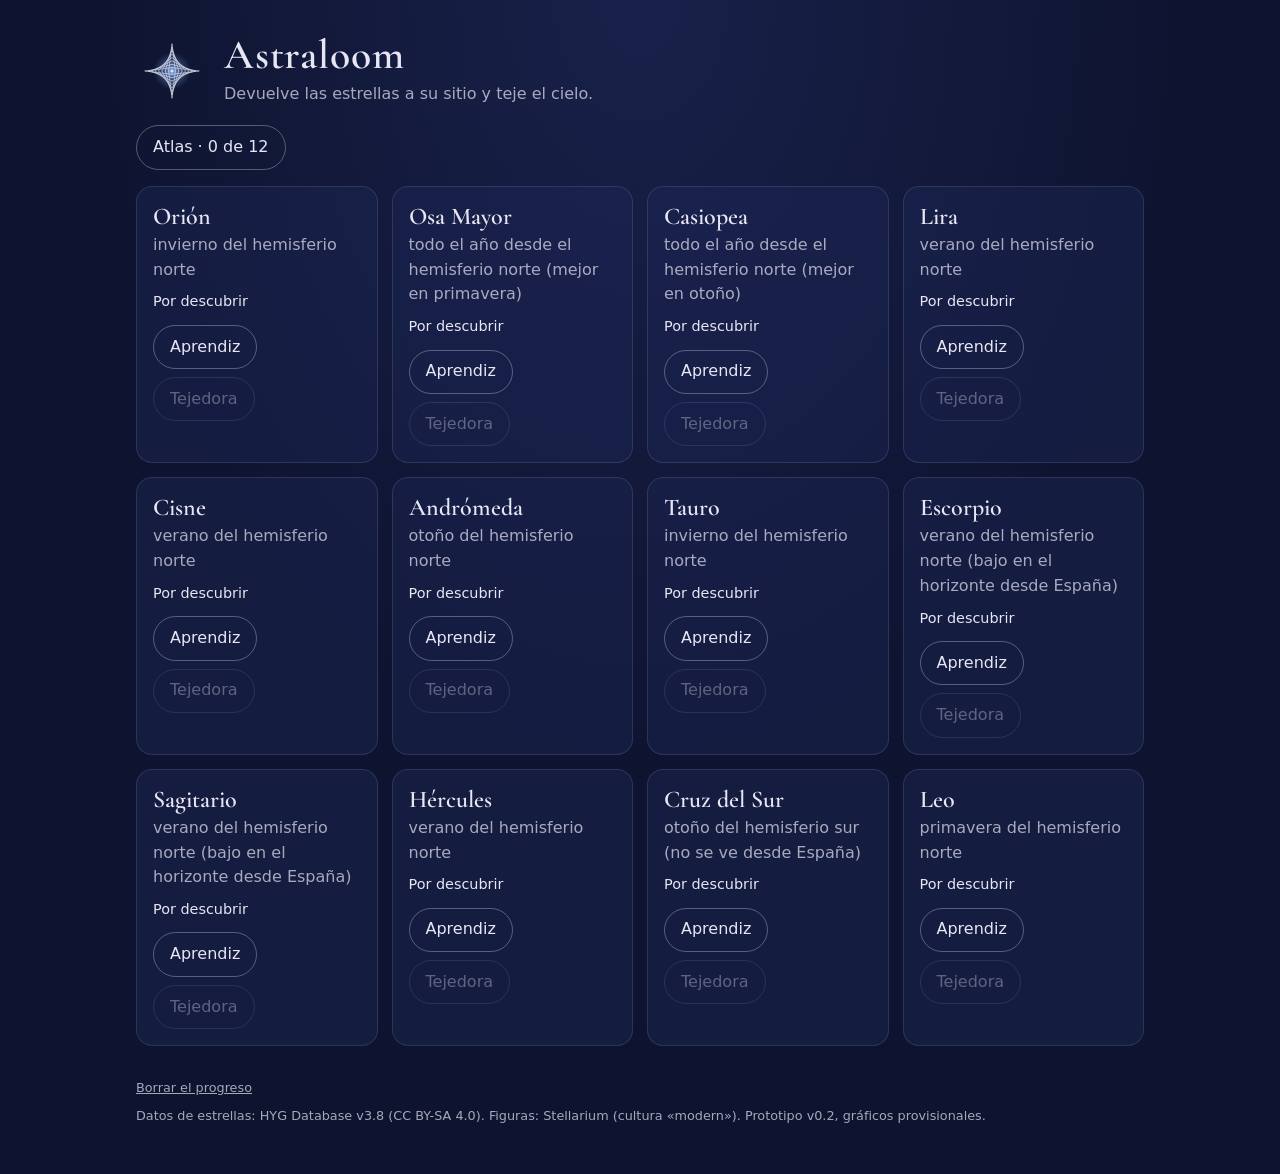
==== index.html @ be31df3d "Prototipo v0.2: niveles desde datos y guardado del progreso Las 12 constelaciones del juego base se " ====
<!doctype html>
<html lang="es">
<head>
  <meta charset="utf-8">
  <meta name="viewport" content="width=device-width, initial-scale=1">
  <title>Astraloom</title>
  <meta name="description" content="Juego relajante de constelaciones: teje estrellas reales y despierta nebulosas. Sin tiempo ni derrota.">
  <link rel="icon" href="assets/favicon.svg" type="image/svg+xml">
  <link rel="preconnect" href="https://fonts.googleapis.com">
  <link rel="preconnect" href="https://fonts.gstatic.com" crossorigin>
  <link href="https://fonts.googleapis.com/css2?family=Cormorant+Garamond:wght@500;600&display=swap" rel="stylesheet">
  <link rel="stylesheet" href="estilos.css">
</head>
<body>
  <main id="app"><p class="cargando">Preparando el cielo…</p></main>
  <script type="module" src="src/main.js"></script>
</body>
</html>
---- estilos.css ----
/* Astraloom · estilos del prototipo v0.2 (provisionales hasta la fase 4).
   Colores tomados de las variables de Figma (Tema/Oscuro). */
:root {
  --noche: #0e1430;
  --indigo: #1e2a5a;
  --plata: #dce3f0;
  --bruma: #e8e6f4;
  --bruma-suave: #e8e6f4b3;
  --azul: #7fa8f0;
  --titulo: 'Cormorant Garamond', Georgia, serif;
  --texto: system-ui, -apple-system, 'Segoe UI', sans-serif;
  color-scheme: dark; /* el juego es siempre nocturno */
}

* { box-sizing: border-box; }
html, body { margin: 0; }
body {
  background: radial-gradient(ellipse at top, #18214a 0%, var(--noche) 60%) fixed, var(--noche);
  color: var(--bruma);
  font: 16px/1.55 var(--texto);
  min-height: 100vh;
}
#app { max-width: 1040px; margin: 0 auto; padding-block: 16px 40px; padding-left: max(16px, env(safe-area-inset-left, 0px)); padding-right: max(16px, env(safe-area-inset-right, 0px)); }
h1, h2, h3 { font-family: var(--titulo); font-weight: 600; line-height: 1.15; margin: 0; }
h1 { font-size: 1.9rem; }
h2 { font-size: 1.5rem; }
h3 { font-size: 1.15rem; margin-top: 1rem; }
p { margin: .5rem 0; }
a { color: var(--azul); }
.sub { color: var(--bruma-suave); margin: .15rem 0; }
.eyebrow { text-transform: uppercase; letter-spacing: .12em; font-size: .75rem; color: var(--azul); margin: 0 0 .25rem; }
.cargando, .error { text-align: center; margin-top: 30vh; color: var(--bruma-suave); }

/* Botones */
.boton {
  display: inline-block; padding: .55rem 1rem; border-radius: 999px;
  border: 1px solid #dce3f055; background: transparent; color: var(--bruma);
  font: inherit; text-decoration: none; cursor: pointer; transition: background .2s, border-color .2s;
}
.boton:hover { background: #dce3f014; border-color: var(--plata); }
.boton.principal { background: var(--azul); border-color: var(--azul); color: var(--noche); font-weight: 600; }
.boton.principal:hover { background: #9dbcf5; }
.boton.hecho { border-color: #7fa8f088; color: var(--azul); }
.boton.bloqueado { opacity: .35; cursor: not-allowed; }
.boton:disabled { opacity: .5; cursor: default; }
.enlace { background: none; border: 0; color: var(--bruma-suave); font: inherit; text-decoration: underline; cursor: pointer; padding: 0; }
.acciones { display: flex; flex-wrap: wrap; gap: .6rem; margin: 1rem 0; }

/* Inicio */
.portada { display: flex; align-items: center; gap: 1rem; margin: 1rem 0 .5rem; }
.marca { font-size: 2.6rem; letter-spacing: .02em; }
.rejilla { list-style: none; padding: 0; margin: 0; display: grid; gap: 14px; grid-template-columns: repeat(auto-fill, minmax(220px, 1fr)); }
.tarjeta-const { background: #1e2a5a66; border: 1px solid #dce3f01f; border-radius: 16px; padding: 16px; }
.tarjeta-const.despierta { border-color: #7fa8f066; }
.tarjeta-const .estado { font-size: .9rem; min-height: 1.4em; }
.niveles { display: flex; gap: .5rem; margin-top: .75rem; flex-wrap: wrap; }
.pie { margin-top: 2rem; font-size: .8rem; color: var(--bruma-suave); }
.confirmar { display: flex; flex-wrap: wrap; align-items: center; gap: .6rem; margin-bottom: .75rem; font-size: .95rem; color: var(--bruma); }
.boton:focus-visible, .enlace:focus-visible, .volver:focus-visible, .tarjeta-objeto:focus-visible { outline: 2px solid var(--azul); outline-offset: 2px; }

/* Pantalla de juego: cielo grande arriba y tarjeta debajo (los textos nunca pisan el cielo) */
.barra { display: flex; align-items: center; gap: 1rem; margin-bottom: .75rem; }
.volver { text-decoration: none; white-space: nowrap; }
.escena { display: flex; flex-direction: column; align-items: center; gap: 14px; }
.cielo {
  width: min(100%, 64vh); aspect-ratio: 1; border-radius: 18px;
  background: radial-gradient(circle at 50% 40%, #16204a, #0b1027 75%);
  border: 1px solid #dce3f01a; overflow: hidden;
}
.cielo-svg, .mini { width: 100%; height: 100%; display: block; touch-action: none; user-select: none; }
.tarjeta { width: min(100%, 680px); background: #1e2a5a66; border: 1px solid #dce3f01f; border-radius: 16px; padding: 16px 20px; min-height: 64px; }

/* Estrellas, huecos e hilos */
.estrella { transition: opacity .3s; }
.suelta { cursor: grab; }
.suelta.cogida { cursor: grabbing; }
.hueco { fill: none; stroke: var(--plata); stroke-opacity: .35; stroke-width: 1.5; stroke-dasharray: 3 4; transition: stroke-opacity .2s, stroke-width .2s; }
.hueco.atrae { stroke-opacity: .9; stroke-width: 2.5; stroke: var(--azul); }
.hueco.lleno { stroke-opacity: 0; }
.hilo { stroke: var(--plata); stroke-linecap: round; }
.hilo.guia { stroke-opacity: .14; stroke-width: 1.5; stroke-dasharray: 5 7; }
.hilo.tejido { stroke-opacity: .85; stroke-width: 2.2; filter: url(#brillo); }
.hilo.temporal { stroke: var(--azul); stroke-opacity: .7; stroke-width: 2; }
.hilo.deshecho { stroke: var(--bruma); stroke-width: 1.5; }
.hilo.insinuado { stroke: var(--azul); stroke-opacity: .55; stroke-width: 2; stroke-dasharray: 4 6; }
.figura-oculta { opacity: 0; transition: opacity .6s; pointer-events: none; }
.figura-oculta.visible { opacity: 1; }
.figura-oculta .hilo.guia { stroke-opacity: .45; }
.elegida circle:nth-child(2) { stroke: var(--azul); stroke-width: 3; }
.completa .hilo.tejido { stroke-opacity: 1; stroke: #ffffff; }
.completa .hilo.guia { stroke-opacity: 0; }

.encaja { animation: encaje .6s ease-out; transform-box: fill-box; }
@keyframes encaje { 0% { filter: brightness(2.2); } 100% { filter: none; } }
.late { animation: late 1.6s ease-in-out infinite; transform-box: fill-box; transform-origin: center; }
.estrella.late > circle { animation: late-brillo 1.6s ease-in-out infinite; transform-box: fill-box; transform-origin: center; }
@keyframes late { 0%, 100% { opacity: 1; } 50% { opacity: .45; } }
@keyframes late-brillo { 0%, 100% { transform: scale(1); } 50% { transform: scale(1.7); } }

/* Ficha y atlas */
.ficha .cat { font-family: var(--texto); font-size: .85rem; color: var(--bruma-suave); font-weight: 400; }
.datos { display: flex; gap: 2rem; margin: .75rem 0; }
.datos dt { font-size: .75rem; color: var(--bruma-suave); text-transform: uppercase; letter-spacing: .08em; }
.datos dd { margin: 0; }
.colores { list-style: none; padding: 0; margin: .5rem 0 0; display: grid; gap: .4rem; font-size: .92rem; }
.colores li { display: flex; gap: .6rem; align-items: center; }
.muestra { width: 18px; height: 18px; border-radius: 50%; flex: none; border: 1px solid #ffffff33; }
.tarjeta-objeto { display: block; text-decoration: none; color: inherit; background: #1e2a5a66; border: 1px solid #dce3f01f; border-radius: 16px; padding: 14px; text-align: center; }
a.tarjeta-objeto:hover { border-color: #7fa8f088; }
.tarjeta-objeto h2 { font-size: 1.2rem; margin-top: .4rem; }
.tarjeta-objeto.dormido { opacity: .5; }
.hueco-mini { aspect-ratio: 1; border-radius: 12px; background: #0b1027; display: grid; place-items: center; overflow: hidden; }
.hueco-mini.vacio { font-family: var(--titulo); font-size: 2rem; color: #dce3f044; }

@media (prefers-reduced-motion: reduce) {
  .late, .estrella.late > circle, .encaja { animation: none; }
}
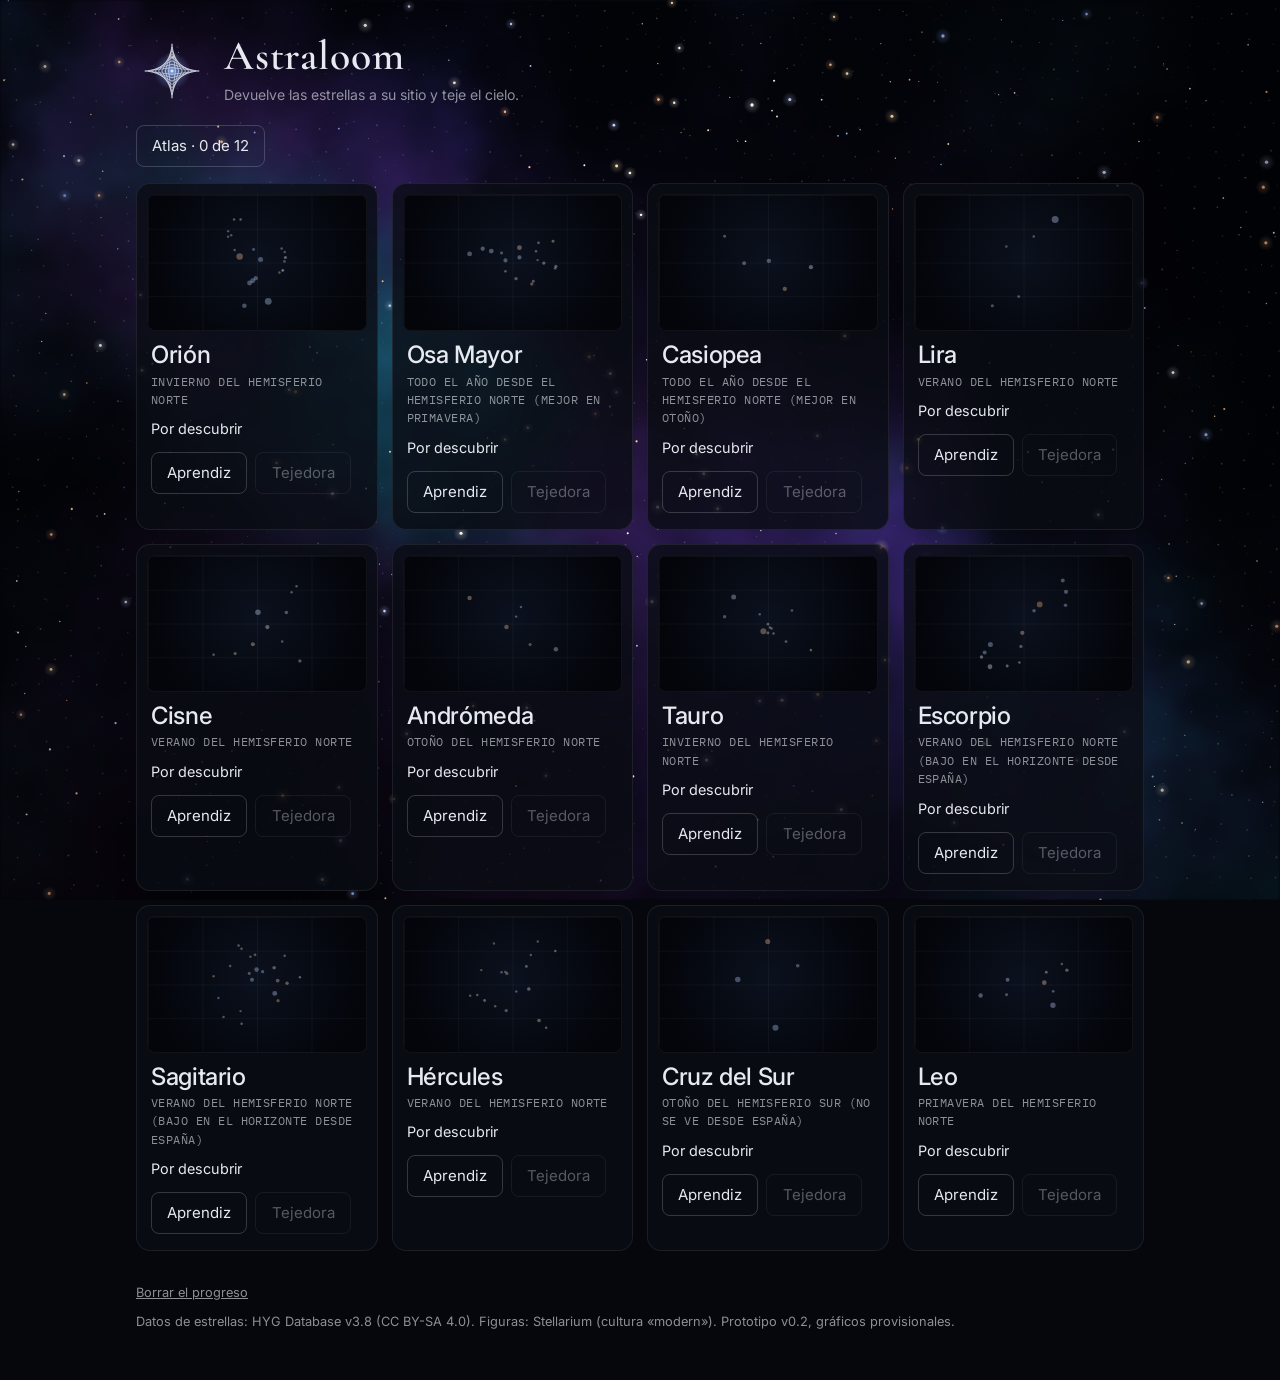
==== commit e0776c69: "Estilo de observatorio y fondo de espacio profundo - Paleta casi negra, paneles sobrios y bordes fin" ====
--- a/index.html
+++ b/index.html
@@ -8,7 +8,7 @@
   <link rel="icon" href="assets/favicon.svg" type="image/svg+xml">
   <link rel="preconnect" href="https://fonts.googleapis.com">
   <link rel="preconnect" href="https://fonts.gstatic.com" crossorigin>
-  <link href="https://fonts.googleapis.com/css2?family=Cormorant+Garamond:wght@500;600&display=swap" rel="stylesheet">
+  <link href="https://fonts.googleapis.com/css2?family=Cormorant+Garamond:wght@600&family=IBM+Plex+Mono:wght@400;500&family=Inter:wght@400;500;600&display=swap" rel="stylesheet">
   <link rel="stylesheet" href="estilos.css">
 </head>
 <body>
--- a/estilos.css
+++ b/estilos.css
@@ -1,45 +1,49 @@
 /* Astraloom · estilos del prototipo v0.2 (provisionales hasta la fase 4).
-   Colores tomados de las variables de Figma (Tema/Oscuro). */
+   Estilo de observatorio: fondo casi negro, paneles sobrios, letra sin serifa
+   para los títulos y monoespaciada para los datos. Cormorant solo en la marca. */
 :root {
-  --noche: #0e1430;
-  --indigo: #1e2a5a;
+  --noche: #05070c;
+  --panel: #0a0d15cc;
+  --linea: #ffffff14;
   --plata: #dce3f0;
-  --bruma: #e8e6f4;
-  --bruma-suave: #e8e6f4b3;
+  --bruma: #e6e9ef;
+  --bruma-suave: #e6e9ef99;
   --azul: #7fa8f0;
-  --titulo: 'Cormorant Garamond', Georgia, serif;
-  --texto: system-ui, -apple-system, 'Segoe UI', sans-serif;
+  --marca: 'Cormorant Garamond', Georgia, serif;
+  --titulo: 'Inter', system-ui, sans-serif;
+  --texto: 'Inter', system-ui, -apple-system, 'Segoe UI', sans-serif;
+  --datos: 'IBM Plex Mono', ui-monospace, monospace;
   color-scheme: dark; /* el juego es siempre nocturno */
 }
 
 * { box-sizing: border-box; }
 html, body { margin: 0; }
 body {
-  background: radial-gradient(ellipse at top, #18214a 0%, var(--noche) 60%) fixed, var(--noche);
+  background: radial-gradient(ellipse at top, #0c111c 0%, var(--noche) 55%) fixed, var(--noche);
   color: var(--bruma);
-  font: 16px/1.55 var(--texto);
+  font: 15px/1.6 var(--texto);
   min-height: 100vh;
 }
 #app { max-width: 1040px; margin: 0 auto; padding-block: 16px 40px; padding-left: max(16px, env(safe-area-inset-left, 0px)); padding-right: max(16px, env(safe-area-inset-right, 0px)); }
-h1, h2, h3 { font-family: var(--titulo); font-weight: 600; line-height: 1.15; margin: 0; }
-h1 { font-size: 1.9rem; }
+h1, h2, h3 { font-family: var(--titulo); font-weight: 500; letter-spacing: -.015em; line-height: 1.2; margin: 0; }
+h1 { font-size: 1.6rem; }
 h2 { font-size: 1.5rem; }
 h3 { font-size: 1.15rem; margin-top: 1rem; }
 p { margin: .5rem 0; }
 a { color: var(--azul); }
 .sub { color: var(--bruma-suave); margin: .15rem 0; }
-.eyebrow { text-transform: uppercase; letter-spacing: .12em; font-size: .75rem; color: var(--azul); margin: 0 0 .25rem; }
+.eyebrow { font-family: var(--datos); text-transform: uppercase; letter-spacing: .14em; font-size: .7rem; color: var(--azul); margin: 0 0 .25rem; }
 .cargando, .error { text-align: center; margin-top: 30vh; color: var(--bruma-suave); }
 
 /* Botones */
 .boton {
-  display: inline-block; padding: .55rem 1rem; border-radius: 999px;
-  border: 1px solid #dce3f055; background: transparent; color: var(--bruma);
+  display: inline-block; padding: .5rem .95rem; border-radius: 8px;
+  border: 1px solid #ffffff2e; background: transparent; color: var(--bruma);
   font: inherit; text-decoration: none; cursor: pointer; transition: background .2s, border-color .2s;
 }
-.boton:hover { background: #dce3f014; border-color: var(--plata); }
+.boton:hover { background: #ffffff0d; border-color: var(--plata); }
 .boton.principal { background: var(--azul); border-color: var(--azul); color: var(--noche); font-weight: 600; }
-.boton.principal:hover { background: #9dbcf5; }
+.boton.principal:hover { background: #a3c0f5; }
 .boton.hecho { border-color: #7fa8f088; color: var(--azul); }
 .boton.bloqueado { opacity: .35; cursor: not-allowed; }
 .boton:disabled { opacity: .5; cursor: default; }
@@ -48,10 +52,8 @@
 
 /* Inicio */
 .portada { display: flex; align-items: center; gap: 1rem; margin: 1rem 0 .5rem; }
-.marca { font-size: 2.6rem; letter-spacing: .02em; }
+.marca { font-family: var(--marca); font-weight: 600; font-size: 2.6rem; letter-spacing: .02em; }
 .rejilla { list-style: none; padding: 0; margin: 0; display: grid; gap: 14px; grid-template-columns: repeat(auto-fill, minmax(220px, 1fr)); }
-.tarjeta-const { background: #1e2a5a66; border: 1px solid #dce3f01f; border-radius: 16px; padding: 16px; }
-.tarjeta-const.despierta { border-color: #7fa8f066; }
 .tarjeta-const .estado { font-size: .9rem; min-height: 1.4em; }
 .niveles { display: flex; gap: .5rem; margin-top: .75rem; flex-wrap: wrap; }
 .pie { margin-top: 2rem; font-size: .8rem; color: var(--bruma-suave); }
@@ -61,14 +63,22 @@
 /* Pantalla de juego: cielo grande arriba y tarjeta debajo (los textos nunca pisan el cielo) */
 .barra { display: flex; align-items: center; gap: 1rem; margin-bottom: .75rem; }
 .volver { text-decoration: none; white-space: nowrap; }
-.escena { display: flex; flex-direction: column; align-items: center; gap: 14px; }
+/* Cielo (60 %) e información (40 %) uno al lado del otro, con el mismo alto fijo:
+   todo cabe en la pantalla y la tarjeta hace scroll por dentro si la ficha es larga. */
+.escena { display: grid; grid-template-columns: minmax(0, 3fr) minmax(0, 2fr); gap: 14px; height: max(420px, calc(100svh - 136px)); }
 .cielo {
-  width: min(100%, 64vh); aspect-ratio: 1; border-radius: 18px;
-  background: radial-gradient(circle at 50% 40%, #16204a, #0b1027 75%);
-  border: 1px solid #dce3f01a; overflow: hidden;
+  min-width: 0; height: 100%; border-radius: 12px;
+  background: radial-gradient(circle at 50% 40%, #0b111e, #03050a 75%);
+  border: 1px solid var(--linea); overflow: hidden;
 }
 .cielo-svg, .mini { width: 100%; height: 100%; display: block; touch-action: none; user-select: none; }
-.tarjeta { width: min(100%, 680px); background: #1e2a5a66; border: 1px solid #dce3f01f; border-radius: 16px; padding: 16px 20px; min-height: 64px; }
+.tarjeta { min-width: 0; height: 100%; overflow-y: auto; background: var(--panel); border: 1px solid var(--linea); border-radius: 12px; padding: 16px 20px; }
+/* En el móvil no caben de lado: cielo cuadrado arriba y tarjeta debajo. */
+@media (max-width: 720px) {
+  .escena { display: flex; flex-direction: column; height: auto; }
+  .cielo { width: 100%; height: auto; aspect-ratio: 1; }
+  .tarjeta { height: auto; min-height: 64px; }
+}
 
 /* Estrellas, huecos e hilos */
 .estrella { transition: opacity .3s; }
@@ -76,19 +86,31 @@
 .suelta.cogida { cursor: grabbing; }
 .hueco { fill: none; stroke: var(--plata); stroke-opacity: .35; stroke-width: 1.5; stroke-dasharray: 3 4; transition: stroke-opacity .2s, stroke-width .2s; }
 .hueco.atrae { stroke-opacity: .9; stroke-width: 2.5; stroke: var(--azul); }
+.hueco.destino { stroke: var(--azul); stroke-opacity: .95; stroke-width: 2.5; stroke-dasharray: none; filter: url(#brillo); animation: late 1.2s ease-in-out infinite; }
 .hueco.lleno { stroke-opacity: 0; }
+.aro { fill: none; stroke: var(--azul); stroke-width: 2.5; opacity: 0; transition: opacity .2s; }
+.cogida .aro { opacity: .95; filter: url(#brillo); }
+.cogida > circle:nth-child(2) { filter: url(#brillo) brightness(1.6); }
 .hilo { stroke: var(--plata); stroke-linecap: round; }
 .hilo.guia { stroke-opacity: .14; stroke-width: 1.5; stroke-dasharray: 5 7; }
 .hilo.tejido { stroke-opacity: .85; stroke-width: 2.2; filter: url(#brillo); }
 .hilo.temporal { stroke: var(--azul); stroke-opacity: .7; stroke-width: 2; }
 .hilo.deshecho { stroke: var(--bruma); stroke-width: 1.5; }
 .hilo.insinuado { stroke: var(--azul); stroke-opacity: .55; stroke-width: 2; stroke-dasharray: 4 6; }
-.figura-oculta { opacity: 0; transition: opacity .6s; pointer-events: none; }
-.figura-oculta.visible { opacity: 1; }
-.figura-oculta .hilo.guia { stroke-opacity: .45; }
+.figura { pointer-events: none; }
+.figura .hilo.guia { stroke-opacity: .3; }
 .elegida circle:nth-child(2) { stroke: var(--azul); stroke-width: 3; }
 .completa .hilo.tejido { stroke-opacity: 1; stroke: #ffffff; }
 .completa .hilo.guia { stroke-opacity: 0; }
+.hilo.brillo { stroke: #ffffff; stroke-width: 3; stroke-opacity: .95; filter: url(#brillo); }
+.completa .celebra { animation: resplandor 2.4s ease-in-out; }
+@keyframes resplandor { 0% { opacity: 1; } 40% { opacity: .35; } 100% { opacity: 1; } }
+.llamada { cursor: pointer; outline: none; }
+.llamada-halo { animation: llamada 2.6s ease-in-out infinite; transform-box: fill-box; transform-origin: center; }
+.llamada-aro { animation: llamada-aro 2.6s ease-out infinite; transform-box: fill-box; transform-origin: center; }
+.llamada:focus-visible .llamada-aro { stroke: var(--plata); stroke-width: 3; }
+@keyframes llamada { 0%, 100% { opacity: .55; transform: scale(.85); } 50% { opacity: 1; transform: scale(1.15); } }
+@keyframes llamada-aro { 0% { opacity: .9; transform: scale(.6); } 100% { opacity: 0; transform: scale(2.2); } }
 
 .encaja { animation: encaje .6s ease-out; transform-box: fill-box; }
 @keyframes encaje { 0% { filter: brightness(2.2); } 100% { filter: none; } }
@@ -105,13 +127,129 @@
 .colores { list-style: none; padding: 0; margin: .5rem 0 0; display: grid; gap: .4rem; font-size: .92rem; }
 .colores li { display: flex; gap: .6rem; align-items: center; }
 .muestra { width: 18px; height: 18px; border-radius: 50%; flex: none; border: 1px solid #ffffff33; }
-.tarjeta-objeto { display: block; text-decoration: none; color: inherit; background: #1e2a5a66; border: 1px solid #dce3f01f; border-radius: 16px; padding: 14px; text-align: center; }
-a.tarjeta-objeto:hover { border-color: #7fa8f088; }
-.tarjeta-objeto h2 { font-size: 1.2rem; margin-top: .4rem; }
-.tarjeta-objeto.dormido { opacity: .5; }
-.hueco-mini { aspect-ratio: 1; border-radius: 12px; background: #0b1027; display: grid; place-items: center; overflow: hidden; }
-.hueco-mini.vacio { font-family: var(--titulo); font-size: 2rem; color: #dce3f044; }
 
 @media (prefers-reduced-motion: reduce) {
-  .late, .estrella.late > circle, .encaja { animation: none; }
-}
+  .late, .estrella.late > circle, .encaja, .completa .celebra, .llamada-aro { animation: none; }
+  .llamada-halo { animation: none; opacity: .9; }
+}
+
+/* Contador de progreso: píldora a todo el ancho con una línea de luz que recorre su borde */
+.tarjeta { display: flex; flex-direction: column; }
+.contador {
+  position: relative; isolation: isolate; flex: none; min-height: 52px; border-radius: 999px; margin-bottom: 14px;
+  display: grid; place-items: center; padding: 8px 26px;
+  background: #03050a; transition: box-shadow .6s;
+}
+.contador-relleno {
+  position: absolute; inset: 0 auto 0 0; width: 0; border-radius: inherit;
+  background: linear-gradient(90deg, #7fa8f00d, #7fa8f033); transition: width .7s ease;
+}
+.contador-textos { position: relative; display: flex; flex-direction: column; align-items: center; text-align: center; }
+.contador-detalle { font-size: .85rem; color: var(--bruma-suave); }
+.contador-detalle:empty { display: none; }
+.contador-texto { font-family: var(--datos); font-size: 1.05rem; letter-spacing: .04em; font-variant-numeric: tabular-nums; }
+.contador.lleno { box-shadow: 0 0 18px #7fa8f022; }
+.contador.lleno .contador-relleno { background: linear-gradient(90deg, #7fa8f033, #7fa8f066); }
+
+/* Invitación a Tejedora al terminar Aprendiz */
+.misterio-texto { margin: 1rem 0 .25rem; padding: 12px 16px; border-radius: 10px; border: 1px solid #7fa8f033; background: #7fa8f00a; }
+.misterio-texto p { margin: .25rem 0; }
+
+/* Borde de luz: un degradado frío que gira por el borde, con un halo suave detrás
+   (como el campo de texto de Stitch). Se añade con bordeLuz() en adornos.js. */
+@property --giro { syntax: '<angle>'; inherits: true; initial-value: 0deg; }
+@keyframes giro { to { --giro: 360deg; } }
+.con-luz { position: relative; }
+.borde-luz { position: absolute; inset: -1px; border-radius: inherit; pointer-events: none; animation: giro var(--vuelta, 6s) linear infinite; }
+.aro-luz {
+  position: absolute; inset: 0; border-radius: inherit; padding: var(--grosor, 1.5px);
+  background: conic-gradient(from var(--giro), transparent 0deg 170deg, #7fa8f033 220deg, #8fb4ff99 290deg, #dce8ff 335deg, #ffffff 350deg, transparent 360deg);
+  -webkit-mask: linear-gradient(#000 0 0) content-box, linear-gradient(#000 0 0); -webkit-mask-composite: xor;
+  mask: linear-gradient(#000 0 0) content-box exclude, linear-gradient(#000 0 0);
+}
+.halo-luz { position: absolute; inset: 0; border-radius: inherit; filter: blur(6px); opacity: .5; }
+.halo-luz .aro-luz { --grosor: 3px; }
+@media (prefers-reduced-motion: reduce) { .borde-luz { animation: none; --giro: 120deg; } }
+
+/* Inicio: cada tarjeta muestra su figura. Las terminadas se tiñen del color de su
+   objeto, que brilla detrás de la figura, y llevan el borde de luz. */
+.tarjeta-const {
+  --tono: #7fa8f0; position: relative; border-radius: 14px; padding: 12px 14px 16px;
+  background: var(--panel); border: 1px solid var(--linea);
+}
+.ventana { position: relative; aspect-ratio: 16 / 10; margin: -2px -4px 10px; border-radius: 8px; overflow: hidden; border: 1px solid #ffffff0d;
+  background: radial-gradient(circle at 50% 45%, #0b111e, #03050a 80%); }
+.mini-figura { width: 100%; height: 100%; display: block; }
+.mini-hilos line { stroke: var(--plata); stroke-width: .5; stroke-linecap: round; stroke-opacity: .55; }
+.mini-estrellas circle { opacity: .9; }
+.pendiente .mini-estrellas circle { opacity: .35; }
+.despierta .mini-hilos line { stroke: #fff; stroke-opacity: .95; stroke-width: .6; filter: drop-shadow(0 0 1px var(--tono)); }
+.tarjeta-const.despierta {
+  --vuelta: 9s; border-color: transparent;
+  background: radial-gradient(120% 70% at 50% 0%, color-mix(in srgb, var(--tono) 9%, transparent), transparent 70%), var(--panel);
+  box-shadow: 0 10px 36px -18px color-mix(in srgb, var(--tono) 40%, transparent);
+}
+.tarjeta-const.despierta .estado { color: color-mix(in srgb, var(--tono) 35%, white); }
+.sello {
+  position: absolute; top: 20px; right: 22px; padding: .15rem .5rem; border-radius: 4px; font: 500 .65rem/1.6 var(--datos); letter-spacing: .12em; text-transform: uppercase;
+  background: #03050acc; border: 1px solid #ffffff26; color: #fff; backdrop-filter: blur(4px);
+}
+
+/* Atlas: tarjetas de cristal con un portal redondo donde flota cada objeto. */
+.atlas-progreso { display: flex; flex-wrap: wrap; gap: 8px; margin: -.25rem 0 1.25rem; }
+.atlas-progreso span { width: 9px; height: 9px; border-radius: 50%; background: #dce3f022; }
+.atlas-progreso span.viva { background: var(--tono); box-shadow: 0 0 10px var(--tono); }
+.rejilla.atlas { --tono: #7fa8f0; gap: 18px; grid-template-columns: repeat(auto-fill, minmax(210px, 1fr)); }
+.rejilla.atlas li { animation: aparece .7s ease-out both; animation-delay: calc(var(--i) * 60ms); }
+@keyframes aparece { from { opacity: 0; transform: translateY(12px); } }
+.tarjeta-objeto {
+  display: block; height: 100%; text-decoration: none; color: inherit; border-radius: 14px; padding: 14px;
+  background: radial-gradient(90% 60% at 50% 25%, color-mix(in srgb, var(--tono) 7%, transparent), transparent 75%), var(--panel);
+  border: 1px solid var(--linea); backdrop-filter: blur(6px);
+  transition: transform .5s cubic-bezier(.2, .8, .2, 1), box-shadow .5s;
+}
+.tarjeta-objeto .borde-luz { opacity: .35; transition: opacity .5s; --vuelta: 10s; }
+a.tarjeta-objeto:hover { transform: translateY(-4px); box-shadow: 0 18px 44px -14px color-mix(in srgb, var(--tono) 60%, transparent); }
+a.tarjeta-objeto:hover .borde-luz { opacity: 1; }
+.portal {
+  aspect-ratio: 1; border-radius: 50%; overflow: hidden; margin: 4px auto 12px; width: 86%;
+  background: radial-gradient(circle, color-mix(in srgb, var(--tono) 6%, #070a12) 0%, #020308 70%);
+  box-shadow: inset 0 0 0 1px #ffffff12, 0 0 28px -10px color-mix(in srgb, var(--tono) 45%, transparent);
+}
+.portal .mini { transition: transform 1.2s cubic-bezier(.2, .8, .2, 1); }
+a.tarjeta-objeto:hover .portal .mini { transform: scale(1.08) rotate(4deg); }
+.pie-objeto { text-align: center; }
+.pie-objeto h2 { font-size: 1.25rem; }
+.pie-objeto .eyebrow { color: color-mix(in srgb, var(--tono) 40%, white); }
+.tarjeta-objeto.dormido { background: #ffffff05; border-style: dashed; border-color: #dce3f022; }
+.tarjeta-objeto.dormido .portal { background: radial-gradient(circle, #080c16, #020308 70%); animation: respira 4s ease-in-out infinite; }
+.tarjeta-objeto.dormido .eyebrow { color: var(--bruma-suave); }
+.tarjeta-objeto.dormido h2, .tarjeta-objeto.dormido .sub { opacity: .7; }
+a.tarjeta-objeto.dormido:hover { box-shadow: none; border-color: #7fa8f066; }
+@keyframes respira { 0%, 100% { box-shadow: inset 0 0 0 1px #ffffff0d; } 50% { box-shadow: inset 0 0 0 1px #ffffff1a, 0 0 26px -6px #7fa8f066; } }
+@media (prefers-reduced-motion: reduce) { .rejilla.atlas li, .tarjeta-objeto.dormido .portal { animation: none; } }
+
+/* Fondo vivo: espacio profundo pintado (fondo.js) que se acerca muy despacio y puntitos que reaccionan al puntero */
+#app { position: relative; z-index: 1; }
+.fondo { position: fixed; inset: 0; z-index: 0; pointer-events: none; overflow: hidden; }
+.fondo canvas { position: absolute; inset: 0; width: 100%; height: 100%; }
+.fondo-espacio { animation: deriva 90s ease-in-out infinite alternate; transform-origin: 40% 40%; }
+@keyframes deriva { from { transform: scale(1); } to { transform: scale(1.08) translate(-1.5vw, 1vw); } }
+@media (prefers-reduced-motion: reduce) { .fondo-espacio { animation: none; } }
+
+/* Detalles de observatorio: datos en letra monoespaciada y retícula fina */
+.sub, .estado, .ficha .cat { font-size: .88rem; }
+.tarjeta-const .sub, .pie-objeto .sub, .coords, .datos dt, .datos dd, .ficha .cat { font-family: var(--datos); }
+.tarjeta-const .sub { font-size: .72rem; letter-spacing: .04em; text-transform: uppercase; }
+.coords { font-size: .7rem; letter-spacing: .06em; color: var(--bruma-suave); margin: .3rem 0 0; }
+.datos dd { font-size: .9rem; }
+.ventana::after, .portal::after, .cielo::after {
+  content: ''; position: absolute; inset: 0; pointer-events: none; border-radius: inherit;
+  background:
+    linear-gradient(#ffffff0a 1px, transparent 1px) 0 0 / 25% 25%,
+    linear-gradient(90deg, #ffffff0a 1px, transparent 1px) 0 0 / 25% 25%;
+}
+.cielo { position: relative; }
+.cielo::after { background-size: 10% 10%; opacity: .6; }
+.portal { position: relative; }
+.portal::after { background: linear-gradient(#ffffff12, #ffffff12) 50% 50% / 1px 100% no-repeat, linear-gradient(#ffffff12, #ffffff12) 50% 50% / 100% 1px no-repeat; }
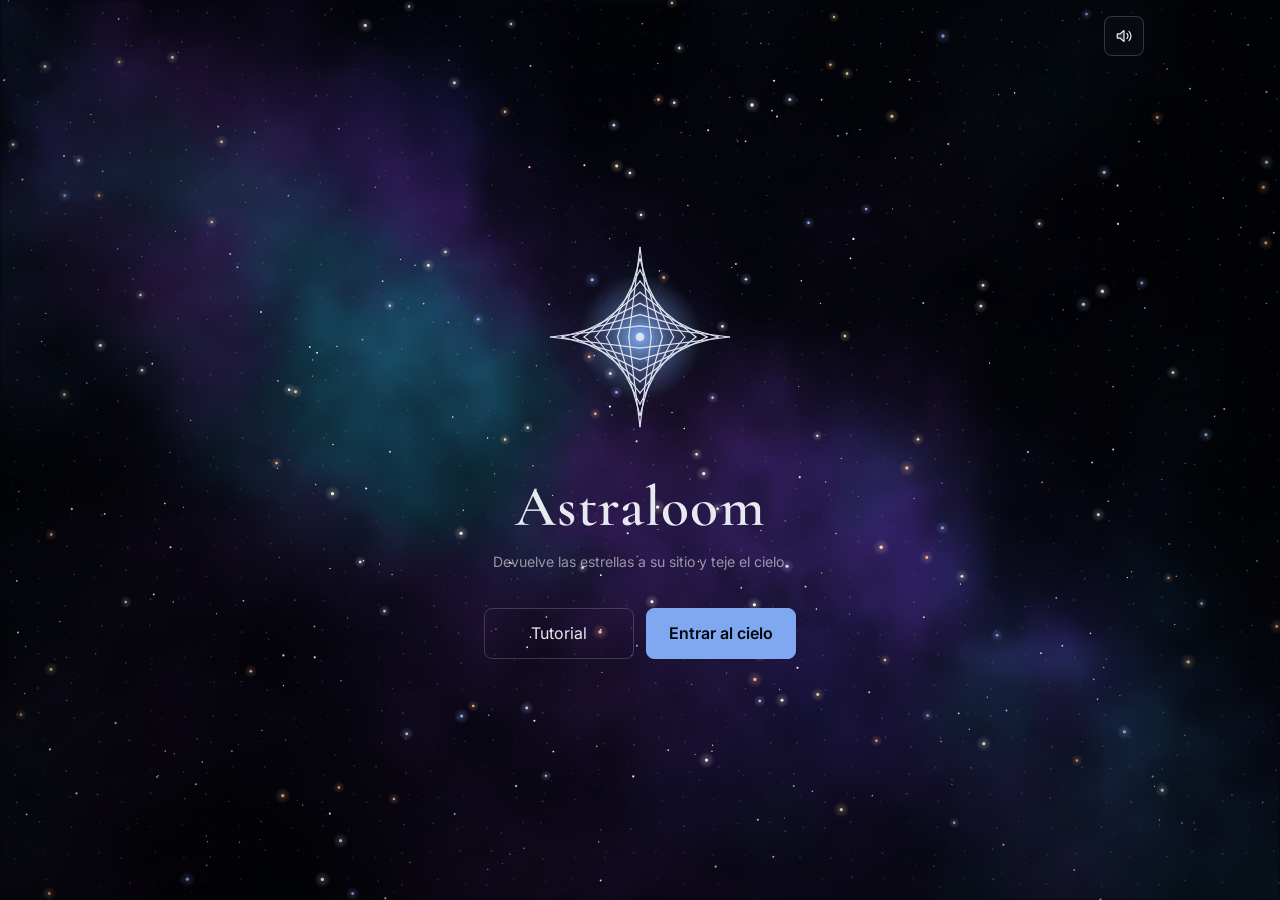
==== commit 8032db39: "Fase 5: música generativa, efectos y control de sonido con Tone.js Capas que se combinan solas (acor" ====
--- a/index.html
+++ b/index.html
@@ -13,6 +13,7 @@
 </head>
 <body>
   <main id="app"><p class="cargando">Preparando el cielo…</p></main>
+  <script src="assets/vendor/tone.js" defer></script>
   <script type="module" src="src/main.js"></script>
 </body>
 </html>
--- a/estilos.css
+++ b/estilos.css
@@ -55,17 +55,24 @@
 .marca { font-family: var(--marca); font-weight: 600; font-size: 2.6rem; letter-spacing: .02em; }
 .rejilla { list-style: none; padding: 0; margin: 0; display: grid; gap: 14px; grid-template-columns: repeat(auto-fill, minmax(220px, 1fr)); }
 .tarjeta-const .estado { font-size: .9rem; min-height: 1.4em; }
-.niveles { display: flex; gap: .5rem; margin-top: .75rem; flex-wrap: wrap; }
+/* Los dos niveles, uno al lado del otro y siempre al pie de la tarjeta (todas alinean igual) */
+.niveles { display: grid; grid-template-columns: 1fr 1fr; gap: .5rem; margin-top: auto; padding-top: .75rem; }
+.niveles .boton { text-align: center; white-space: nowrap; padding-inline: .5rem; }
+.tarjeta-const { display: flex; flex-direction: column; }
 .pie { margin-top: 2rem; font-size: .8rem; color: var(--bruma-suave); }
 .confirmar { display: flex; flex-wrap: wrap; align-items: center; gap: .6rem; margin-bottom: .75rem; font-size: .95rem; color: var(--bruma); }
-.boton:focus-visible, .enlace:focus-visible, .volver:focus-visible, .tarjeta-objeto:focus-visible { outline: 2px solid var(--azul); outline-offset: 2px; }
+.boton:focus-visible, .enlace:focus-visible, .migas a:focus-visible, .tarjeta-objeto:focus-visible { outline: 2px solid var(--azul); outline-offset: 2px; }
 
 /* Pantalla de juego: cielo grande arriba y tarjeta debajo (los textos nunca pisan el cielo) */
-.barra { display: flex; align-items: center; gap: 1rem; margin-bottom: .75rem; }
-.volver { text-decoration: none; white-space: nowrap; }
+.barra { display: flex; flex-direction: column; gap: .35rem; margin-bottom: .9rem; }
+.migas { display: flex; align-items: center; gap: .5rem; font: 500 .8rem/1 var(--datos); letter-spacing: .12em; text-transform: uppercase; }
+.migas a { text-decoration: none; color: var(--bruma); padding: .55rem .9rem; border: 1px solid #ffffff2e; border-radius: 8px; background: #0a0d15b3; backdrop-filter: blur(4px); transition: color .25s, border-color .25s, box-shadow .25s; }
+.migas a:first-child::before { content: '← '; }
+.migas a:hover { color: #fff; border-color: #ffffff40; }
+.migas span { color: #ffffff33; }
 /* Cielo (60 %) e información (40 %) uno al lado del otro, con el mismo alto fijo:
    todo cabe en la pantalla y la tarjeta hace scroll por dentro si la ficha es larga. */
-.escena { display: grid; grid-template-columns: minmax(0, 3fr) minmax(0, 2fr); gap: 14px; height: max(420px, calc(100svh - 136px)); }
+.escena { display: grid; grid-template-columns: minmax(0, 3fr) minmax(0, 2fr); gap: 14px; height: max(420px, calc(100svh - 168px)); }
 .cielo {
   min-width: 0; height: 100%; border-radius: 12px;
   background: radial-gradient(circle at 50% 40%, #0b111e, #03050a 75%);
@@ -108,7 +115,7 @@
 .llamada { cursor: pointer; outline: none; }
 .llamada-halo { animation: llamada 2.6s ease-in-out infinite; transform-box: fill-box; transform-origin: center; }
 .llamada-aro { animation: llamada-aro 2.6s ease-out infinite; transform-box: fill-box; transform-origin: center; }
-.llamada:focus-visible .llamada-aro { stroke: var(--plata); stroke-width: 3; }
+.llamada:focus-visible .llamada-zona { stroke: var(--plata); stroke-width: 2; stroke-dasharray: 4 6; }
 @keyframes llamada { 0%, 100% { opacity: .55; transform: scale(.85); } 50% { opacity: 1; transform: scale(1.15); } }
 @keyframes llamada-aro { 0% { opacity: .9; transform: scale(.6); } 100% { opacity: 0; transform: scale(2.2); } }
 
@@ -200,8 +207,6 @@
 .atlas-progreso span { width: 9px; height: 9px; border-radius: 50%; background: #dce3f022; }
 .atlas-progreso span.viva { background: var(--tono); box-shadow: 0 0 10px var(--tono); }
 .rejilla.atlas { --tono: #7fa8f0; gap: 18px; grid-template-columns: repeat(auto-fill, minmax(210px, 1fr)); }
-.rejilla.atlas li { animation: aparece .7s ease-out both; animation-delay: calc(var(--i) * 60ms); }
-@keyframes aparece { from { opacity: 0; transform: translateY(12px); } }
 .tarjeta-objeto {
   display: block; height: 100%; text-decoration: none; color: inherit; border-radius: 14px; padding: 14px;
   background: radial-gradient(90% 60% at 50% 25%, color-mix(in srgb, var(--tono) 7%, transparent), transparent 75%), var(--panel);
@@ -227,7 +232,7 @@
 .tarjeta-objeto.dormido h2, .tarjeta-objeto.dormido .sub { opacity: .7; }
 a.tarjeta-objeto.dormido:hover { box-shadow: none; border-color: #7fa8f066; }
 @keyframes respira { 0%, 100% { box-shadow: inset 0 0 0 1px #ffffff0d; } 50% { box-shadow: inset 0 0 0 1px #ffffff1a, 0 0 26px -6px #7fa8f066; } }
-@media (prefers-reduced-motion: reduce) { .rejilla.atlas li, .tarjeta-objeto.dormido .portal { animation: none; } }
+@media (prefers-reduced-motion: reduce) { .tarjeta-objeto.dormido .portal { animation: none; } }
 
 /* Fondo vivo: espacio profundo pintado (fondo.js) que se acerca muy despacio y puntitos que reaccionan al puntero */
 #app { position: relative; z-index: 1; }
@@ -253,3 +258,246 @@
 .cielo::after { background-size: 10% 10%; opacity: .6; }
 .portal { position: relative; }
 .portal::after { background: linear-gradient(#ffffff12, #ffffff12) 50% 50% / 1px 100% no-repeat, linear-gradient(#ffffff12, #ffffff12) 50% 50% / 100% 1px no-repeat; }
+
+/* Los objetos se pintan píxel a píxel: si aún no están listos, aparecen con un fundido */
+.cargando-objeto { opacity: 0; transition: opacity .9s ease; }
+.cargando-objeto.listo { opacity: 1; }
+
+/* Entrada suave: los cuadros aparecen uno tras otro al cargar cada pantalla */
+@keyframes aparece { from { opacity: 0; transform: translateY(14px); } }
+.barra, .acciones, .portada, .rejilla > li, .escena > *, .atlas-progreso { animation: aparece .8s cubic-bezier(.2, .8, .2, 1) both; }
+.rejilla > li { animation-delay: calc(120ms + var(--i, 0) * 55ms); }
+.escena > .cielo { animation-name: funde; animation-delay: 80ms; } /* el cielo solo funde: sus estrellas no se mueven mientras se toca */
+.escena > .tarjeta { animation-delay: 200ms; }
+@keyframes funde { from { opacity: 0; } }
+@media (prefers-reduced-motion: reduce) { .barra, .acciones, .portada, .rejilla > li, .escena > *, .atlas-progreso { animation: none; } }
+
+/* Al pasar por el espacio vacío de fuera, el botón «Cielo» se ilumina: tocar ahí lleva al inicio */
+body.sobre-fondo { cursor: pointer; }
+body.sobre-fondo .migas a:first-child { color: #fff; border-color: var(--azul); box-shadow: 0 0 0 3px #7fa8f033, 0 0 18px #7fa8f055; }
+
+/* Tejedora: las estrellas de la figura llevan un aro fino; las vecinas se apagan un poco.
+   Al elegir una, las que siguen la figura desde ella se iluminan. */
+.diana { fill: none; stroke: var(--plata); stroke-opacity: .32; stroke-width: 1.3; transition: stroke-opacity .25s, stroke .25s; }
+.vecina-fondo { opacity: .55; }
+.elegida .diana { stroke: #fff; stroke-opacity: .9; stroke-width: 2; }
+.candidata .diana { stroke: var(--azul); stroke-opacity: 1; stroke-width: 2.2; filter: url(#brillo); animation: late 1.2s ease-in-out infinite; }
+.completa .diana { stroke-opacity: 0; }
+
+/* Guía de la primera vez, encima del cielo */
+.guia-inicial { margin: 0 0 14px; padding: 14px 16px; border-radius: 10px; border: 1px solid #7fa8f040; background: #7fa8f00d; animation: aparece .6s cubic-bezier(.2, .8, .2, 1) both; }
+.guia-inicial.se-va { opacity: 0; transition: opacity .35s; }
+.guia-inicial ol { margin: .5rem 0 .9rem; padding-left: 1.2rem; display: grid; gap: .35rem; }
+.guia-inicial .boton { width: 100%; }
+.guia-inicial .demo { max-height: 80px; }
+.demo { width: 100%; height: auto; display: block; margin: .25rem 0; }
+.demo-hueco { fill: none; stroke: var(--azul); stroke-width: 1.5; stroke-dasharray: 3 4; }
+.demo-estrella { fill: #fff; filter: drop-shadow(0 0 4px #7fa8f0); animation: demo-arrastre 2.6s cubic-bezier(.5, 0, .3, 1) infinite; }
+@keyframes demo-arrastre { 0%, 15% { transform: translateX(0); } 65%, 85% { transform: translateX(110px); } 100% { transform: translateX(110px); opacity: 0; } }
+.demo-punto { fill: #fff; stroke: var(--plata); stroke-opacity: .4; stroke-width: 6; paint-order: stroke; }
+.demo-hilo { fill: none; stroke: #fff; stroke-width: 2; stroke-linecap: round; stroke-dasharray: 160; stroke-dashoffset: 160; filter: drop-shadow(0 0 3px #7fa8f0); animation: demo-trazo 2.6s ease-in-out infinite; }
+@keyframes demo-trazo { 0%, 10% { stroke-dashoffset: 160; } 70%, 90% { stroke-dashoffset: 0; } 100% { stroke-dashoffset: 0; opacity: 0; } }
+@media (prefers-reduced-motion: reduce) { .demo-estrella, .demo-hilo, .candidata .diana { animation: none; } .demo-hilo { stroke-dashoffset: 0; } }
+
+/* Móvil: el cielo ocupa todo el ancho para que las estrellas sean más grandes */
+@media (max-width: 720px) {
+  #app { padding-left: max(10px, env(safe-area-inset-left, 0px)); padding-right: max(10px, env(safe-area-inset-right, 0px)); }
+  .escena > .cielo { margin-inline: -6px; width: calc(100% + 12px); }
+  .barra h1 { font-size: 1.35rem; }
+}
+@media (max-width: 720px) {
+  .guia-inicial { padding: 12px 14px; font-size: .92rem; }
+  .guia-inicial ol { margin: .35rem 0 .75rem; }
+  .demo { max-height: 64px; }
+}
+
+/* Entrada: el logo se teje hilo a hilo, su nebulosa se enciende despacio,
+   y debajo salen el nombre y los dos botones. */
+.intro { min-height: calc(100svh - 56px); display: flex; flex-direction: column; align-items: center; justify-content: center; text-align: center; gap: .4rem; padding: 24px 0; }
+.logo-intro { width: min(240px, 56vw); height: auto; overflow: visible; margin-bottom: .6rem; }
+.logo-hilos line { stroke: var(--plata); stroke-width: .5; stroke-linecap: round; stroke-dasharray: 1; stroke-dashoffset: 1; animation: teje-hilo .5s cubic-bezier(.4, 0, .2, 1) var(--d) forwards; }
+@keyframes teje-hilo { to { stroke-dashoffset: 0; } }
+.logo-nucleo { fill: var(--plata); opacity: 0; animation: aparece-nucleo .6s ease calc(var(--fin) - .1s) forwards; transform-box: fill-box; transform-origin: center; }
+@keyframes aparece-nucleo { from { opacity: 0; transform: scale(.2); } to { opacity: 1; transform: scale(1); } }
+/* La luz del centro se enciende despacio y luego respira con un ritmo lento y constante */
+.logo-nebulosa { opacity: 0; transform-box: fill-box; transform-origin: center;
+  animation: enciende 3.5s ease-in-out calc(var(--fin) + .2s) forwards, respira-luz 7s ease-in-out calc(var(--fin) + 3.7s) infinite; }
+@keyframes enciende { from { opacity: 0; transform: scale(.6); } to { opacity: 1; transform: scale(1); } }
+@keyframes respira-luz { 0%, 100% { opacity: 1; transform: scale(1); } 50% { opacity: .55; transform: scale(.94); } }
+.logo-intro { filter: drop-shadow(0 0 18px #7fa8f033); }
+.intro-marca { font-size: clamp(2.6rem, 9vw, 3.6rem); animation: aparece 1s cubic-bezier(.2, .8, .2, 1) 2.6s both; }
+.intro-lema { animation: aparece 1s cubic-bezier(.2, .8, .2, 1) 2.9s both; }
+.intro-botones { display: flex; flex-wrap: wrap; justify-content: center; gap: .75rem; margin-top: 1.6rem; animation: aparece 1s cubic-bezier(.2, .8, .2, 1) 3.3s both; }
+.intro-botones .boton { min-width: 150px; padding: .75rem 1.2rem; font-size: 1rem; }
+.volver-intro { display: block; line-height: 0; border-radius: 50%; }
+.volver-intro:focus-visible { outline: 2px solid var(--azul); outline-offset: 4px; }
+@media (prefers-reduced-motion: reduce) {
+  .logo-hilos line { animation: none; stroke-dashoffset: 0; }
+  .logo-nucleo, .logo-nebulosa { animation: none; opacity: 1; }
+  .intro-marca, .intro-lema, .intro-botones { animation: none; }
+}
+
+/* Tutorial: tarjetas de paso, encima de la entrada */
+.tutorial { position: fixed; inset: 0; z-index: 10; display: grid; place-items: center; padding: 16px; background: #03050ac7; backdrop-filter: blur(4px); animation: funde .4s ease both; }
+.tutorial.se-va { opacity: 0; transition: opacity .3s; }
+.tutorial-caja { position: relative; width: min(420px, 100%); padding: 22px 22px 18px; border-radius: 14px; background: #0a0d15f2; border: 1px solid #ffffff1f; box-shadow: 0 24px 60px -24px #000; text-align: left; }
+.tutorial-paso { min-height: 250px; }
+.tutorial-paso h2 { font-size: 1.35rem; margin-bottom: .25rem; }
+.tutorial-paso .demo { max-height: 110px; margin: .6rem 0; }
+.tutorial-pie { display: flex; align-items: center; justify-content: space-between; gap: .5rem; margin-top: .75rem; }
+.tutorial-pie .boton { min-width: 110px; text-align: center; }
+.puntos { display: flex; gap: 6px; }
+.puntos span { width: 6px; height: 6px; border-radius: 50%; background: #ffffff33; transition: background .3s, transform .3s; }
+.puntos span.activo { background: var(--azul); transform: scale(1.3); }
+.cerrar { position: absolute; top: 8px; right: 10px; width: 36px; height: 36px; border: 0; background: none; color: var(--bruma-suave); font-size: 1.5rem; line-height: 1; cursor: pointer; border-radius: 8px; }
+.cerrar:hover { color: #fff; background: #ffffff0d; }
+.cerrar:focus-visible { outline: 2px solid var(--azul); }
+.demo-nebulosa { transform-box: fill-box; transform-origin: center; animation: demo-despierta 3s ease-in-out infinite; }
+@keyframes demo-despierta { 0%, 10% { opacity: 0; transform: scale(.3); } 55%, 85% { opacity: 1; transform: scale(1); } 100% { opacity: 0; transform: scale(1.05); } }
+.demo-chispa { fill: #fff; animation: late 1.6s ease-in-out infinite; }
+.demo-chispa:nth-child(odd) { animation-delay: .5s; }
+.demo-onda { fill: none; stroke: var(--azul); stroke-width: 1.5; transform-box: fill-box; transform-origin: center; animation: llamada-aro 2.6s ease-out infinite; }
+@media (prefers-reduced-motion: reduce) { .demo-nebulosa, .demo-chispa, .demo-onda { animation: none; } }
+@media (max-width: 720px) {
+  .tutorial-paso { min-height: 230px; }
+  .tutorial-pie .boton { min-width: 0; padding-inline: .8rem; }
+}
+
+/* Ficha de la constelación en la caja de información: silueta de lo que duerme,
+   mapa del cielo y lista de estrellas que se encienden al jugar. */
+.panel-const { margin-top: 18px; padding-top: 16px; border-top: 1px solid var(--linea); display: grid; gap: 16px; --velo: 14px; --luz: .12; }
+.panel-cabeza { display: grid; grid-template-columns: 96px minmax(0, 1fr); gap: 14px; align-items: center; }
+.panel-cabeza .latin { font-size: 1.2rem; margin: 0 0 .15rem; font-style: italic; font-weight: 400; }
+.panel-cabeza .coords, .mapa-cielo figcaption { font-family: var(--datos); font-size: .72rem; letter-spacing: .06em; color: var(--bruma-suave); margin: 0; }
+.panel-cabeza .temporada { font-size: .85rem; margin-top: .3rem; }
+.silueta { position: relative; width: 96px; aspect-ratio: 1; border-radius: 50%; overflow: hidden; background: radial-gradient(circle, #0b111e, #03050a 70%); box-shadow: inset 0 0 0 1px #ffffff14; }
+.silueta svg { width: 100%; height: 100%; display: block; filter: blur(var(--velo)); opacity: var(--luz); transition: filter 1.4s ease, opacity 1.4s ease; animation: gira-lento 60s linear infinite; }
+.silueta-marco { margin: 0; display: grid; justify-items: center; gap: 6px; }
+.silueta-marco figcaption { font: 500 .6rem/1 var(--datos); letter-spacing: .14em; text-transform: uppercase; color: var(--bruma-suave); }
+@keyframes gira-lento { to { transform: rotate(360deg); } }
+.mapa-cielo { margin: 0; }
+.mapa-cielo figcaption { display: flex; justify-content: space-between; margin-top: 6px; text-transform: uppercase; }
+.mapa { width: 100%; height: auto; display: block; border-radius: 8px; background: #03050a; box-shadow: inset 0 0 0 1px #ffffff14; }
+.mapa-rejilla line { stroke: #ffffff10; stroke-width: .6; }
+.mapa-via { fill: none; stroke: #7fa8f0; stroke-opacity: .12; stroke-width: 14; stroke-linecap: round; stroke-linejoin: round; filter: blur(3px); }
+.mapa-ecuador { stroke: #7fa8f040; stroke-width: .8; stroke-dasharray: 3 3; }
+.mapa-otra { fill: #dce3f04d; }
+.mapa-esta { fill: #fff; filter: drop-shadow(0 0 3px #7fa8f0); }
+.mapa-aro { fill: none; stroke: var(--azul); stroke-width: 1; transform-box: fill-box; transform-origin: center; animation: late 3s ease-in-out infinite; }
+.lista-estrellas summary { display: flex; justify-content: space-between; gap: 1rem; cursor: pointer; list-style: none; font: 500 .72rem/1 var(--datos); letter-spacing: .14em; text-transform: uppercase; color: var(--azul); padding: 4px 0; }
+.lista-estrellas summary::-webkit-details-marker { display: none; }
+.lista-estrellas summary::after { content: '+'; margin-left: auto; color: var(--bruma-suave); }
+.lista-estrellas[open] summary::after { content: '−'; }
+.lista-estrellas summary .cuenta { color: var(--bruma-suave); }
+.lista-estrellas ol { list-style: none; margin: 8px 0 0; padding: 0; display: grid; gap: 2px; }
+.lista-estrellas li { display: grid; grid-template-columns: 10px minmax(0, 1fr) auto; align-items: center; gap: 10px; padding: 6px 8px; border-radius: 6px; opacity: .42; transition: opacity .8s ease, background .8s ease; }
+.lista-estrellas li.encendida { opacity: 1; background: #ffffff06; }
+.lista-estrellas .punto { width: 8px; height: 8px; border-radius: 50%; background: var(--color); transition: box-shadow .8s ease; }
+.lista-estrellas li.encendida .punto { box-shadow: 0 0 8px 1px var(--color); }
+.lista-estrellas .quien { display: flex; align-items: baseline; gap: .5rem; min-width: 0; white-space: nowrap; overflow: hidden; text-overflow: ellipsis; }
+.lista-estrellas .quien strong { font-weight: 500; font-size: .9rem; }
+.lista-estrellas .quien small { font-family: var(--datos); font-size: .7rem; color: var(--bruma-suave); }
+.lista-estrellas .medidas { display: flex; gap: .7rem; font-family: var(--datos); font-size: .68rem; color: var(--bruma-suave); font-variant-numeric: tabular-nums; white-space: nowrap; }
+@media (max-width: 1000px) { .lista-estrellas .medidas span:nth-child(3) { display: none; } }
+@media (prefers-reduced-motion: reduce) { .silueta svg, .mapa-aro { animation: none; } }
+
+/* Pantalla del objeto: la imagen llena toda la caja, como una foto de telescopio,
+   sobre su campo de estrellas, y se acerca muy despacio. */
+.cielo.foto { background: #020306; }
+.cielo.foto::after { display: none; } /* sin retícula: es una foto */
+.foto-movil { position: absolute; inset: 0; animation: acercar 48s ease-in-out infinite alternate; }
+.foto-campo { position: absolute; inset: 0; width: 100%; height: 100%; object-fit: cover; opacity: .9; }
+.foto-objeto { position: absolute; inset: 0; width: 100%; height: 100%; display: block; }
+@keyframes acercar { from { transform: scale(1) rotate(0deg); } to { transform: scale(1.12) rotate(1.5deg); } }
+/* Viñeta suave en los bordes, para que la foto se funda con la caja */
+.cielo.foto::before { content: ''; position: absolute; inset: 0; z-index: 1; pointer-events: none; border-radius: inherit;
+  background: radial-gradient(ellipse at center, transparent 55%, #02030699 100%); }
+/* Esquinas de visor */
+.visor { position: absolute; inset: 14px; z-index: 2; pointer-events: none; }
+.visor i { position: absolute; width: 18px; height: 18px; border: 0 solid #ffffff4d; }
+.visor i:nth-child(1) { top: 0; left: 0; border-top-width: 1px; border-left-width: 1px; }
+.visor i:nth-child(2) { top: 0; right: 0; border-top-width: 1px; border-right-width: 1px; }
+.visor i:nth-child(3) { bottom: 0; left: 0; border-bottom-width: 1px; border-left-width: 1px; }
+.visor i:nth-child(4) { bottom: 0; right: 0; border-bottom-width: 1px; border-right-width: 1px; }
+@media (prefers-reduced-motion: reduce) { .foto-movil { animation: none; } }
+
+/* Inicio: cabecera con el símbolo vivo y un resumen del progreso; barra con un
+   segmento por constelación; tarjetas con número y temporada en corto. */
+.portada { display: flex; flex-wrap: wrap; align-items: center; justify-content: space-between; gap: 1rem 2rem; margin: .75rem 0 1rem; }
+.portada-marca { display: flex; align-items: center; gap: 1rem; }
+.simbolo-vivo { display: block; overflow: visible; filter: drop-shadow(0 0 10px #7fa8f033); }
+.logo-hilos-quietos line { stroke: var(--plata); stroke-width: .6; stroke-linecap: round; }
+.logo-nebulosa-viva { transform-box: fill-box; transform-origin: center; animation: respira-luz 7s ease-in-out infinite; }
+.resumen { display: flex; align-items: center; gap: 1.5rem; }
+.resumen .boton { white-space: nowrap; }
+.cifras { display: flex; gap: 1.4rem; margin: 0; }
+.cifras div { display: flex; flex-direction: column-reverse; }
+.cifras dt { white-space: nowrap; font: 500 .62rem/1.2 var(--datos); letter-spacing: .14em; text-transform: uppercase; color: var(--bruma-suave); }
+.cifras dd { margin: 0; font: 400 1.6rem/1.1 var(--datos); font-variant-numeric: tabular-nums; color: var(--bruma); }
+.cifras .viva dd { color: #fff; text-shadow: 0 0 14px #7fa8f088; }
+.barra-cielo { display: grid; grid-template-columns: repeat(12, 1fr); gap: 4px; margin: 0 0 1.1rem; animation: aparece .8s cubic-bezier(.2, .8, .2, 1) .1s both; }
+.barra-cielo span { height: 3px; border-radius: 2px; background: #ffffff14; }
+.barra-cielo .aprendiz { background: #dce3f066; }
+.barra-cielo .despierta { background: var(--tono); box-shadow: 0 0 8px var(--tono); }
+.tarjeta-const .etiqueta { display: flex; gap: .6rem; margin: 0 0 .2rem; font: 500 .66rem/1.4 var(--datos); letter-spacing: .14em; text-transform: uppercase; color: var(--bruma-suave); }
+.tarjeta-const .etiqueta span { color: var(--azul); }
+.tarjeta-const.despierta .etiqueta span { color: var(--tono); }
+.tarjeta-const .estado { margin-top: .35rem; }
+.tarjeta-const.pendiente .estado { color: var(--bruma-suave); }
+.pendiente .mini-estrellas circle { opacity: .6; }
+.tarjeta-const.pendiente .ventana { background: radial-gradient(circle at 50% 45%, #0d1422, #03050a 80%); }
+@media (max-width: 720px) {
+  .resumen { width: 100%; justify-content: space-between; gap: 1rem; }
+  .cifras { gap: .9rem; }
+  .cifras dd { font-size: 1.3rem; }
+  .cifras dt { font-size: .55rem; letter-spacing: .1em; }
+  .resumen .boton { padding-inline: .7rem; }
+}
+@media (prefers-reduced-motion: reduce) { .logo-nebulosa-viva, .barra-cielo { animation: none; } }
+
+/* Atlas: cada objeto dormido da una pista distinta, en cursiva, sin decir qué es */
+.tarjeta-objeto.dormido h2.pista { font-size: 1.02rem; font-weight: 400; font-style: italic; line-height: 1.35; opacity: .85; }
+/* Pantallas pequeñas: las cifras en tres columnas iguales y debajo el botón del atlas, con el del sonido al lado */
+@media (max-width: 480px) {
+  .resumen { display: grid; grid-template-columns: 1fr auto; gap: .75rem; }
+  .resumen .cifras { grid-column: 1 / -1; }
+  .cifras { display: grid; grid-template-columns: repeat(3, 1fr); gap: .5rem; }
+  .resumen .boton { width: 100%; text-align: center; padding-block: .6rem; }
+  .portada-marca { gap: .75rem; }
+  .portada-marca .marca { font-size: 2.2rem; }
+}
+
+/* Despertar: mientras dura, las estrellas vecinas se apagan un poco y la figura brilla más */
+.cielo-svg .vecina-fondo { transition: opacity 1.2s ease; }
+.cielo-svg.despertando .vecina-fondo { opacity: .2; }
+.cielo-svg .hilo.tejido { transition: stroke-opacity 1s ease, stroke-width 1s ease; }
+.cielo-svg.despertando .hilo.tejido { stroke: #fff; stroke-opacity: 1; stroke-width: 2.8; }
+
+/* Sonido (fase 5): un botón discreto en la cabecera de cada pantalla y un panel
+   pequeño con el interruptor y los dos volúmenes. Nunca va encima del cielo. */
+.barra-fila { display: flex; align-items: center; justify-content: space-between; gap: .75rem; }
+.control-sonido { position: relative; flex: none; }
+.portada, .barra { position: relative; z-index: 5; } /* el panel queda encima de las tarjetas y del cielo */
+.boton-sonido { display: grid; place-items: center; width: 40px; height: 40px; padding: 0; border-radius: 8px; border: 1px solid #ffffff2e; background: #0a0d15b3; backdrop-filter: blur(4px); color: var(--bruma); cursor: pointer; transition: color .25s, border-color .25s; }
+.boton-sonido:hover, .boton-sonido[aria-expanded="true"] { border-color: #ffffff59; color: #fff; }
+.boton-sonido:focus-visible { outline: 2px solid var(--azul); outline-offset: 2px; }
+.boton-sonido svg { width: 20px; height: 20px; fill: none; stroke: currentColor; stroke-width: 1.5; stroke-linecap: round; stroke-linejoin: round; }
+.boton-sonido .altavoz { fill: currentColor; fill-opacity: .15; }
+.boton-sonido .cruz, .boton-sonido.callado .ondas { display: none; }
+.boton-sonido.callado .cruz { display: inline; }
+.boton-sonido.callado { color: var(--bruma-suave); }
+.panel-sonido { position: absolute; top: calc(100% + 8px); right: 0; z-index: 20; width: 240px; padding: .9rem 1rem; display: grid; gap: .75rem;
+  background: #0a0d15f2; border: 1px solid #ffffff24; border-radius: 10px; box-shadow: 0 12px 32px #0009; animation: aparece .3s ease both; }
+.panel-sonido label { display: flex; align-items: center; gap: .75rem; font: 500 .72rem/1 var(--datos); letter-spacing: .12em; text-transform: uppercase; color: var(--bruma); cursor: pointer; }
+.panel-sonido label > span { flex: 1 0 4.5rem; }
+.deslizador input { flex: 1 1 auto; width: 100%; accent-color: var(--azul); }
+.deslizador output { width: 2.2rem; text-align: right; color: var(--bruma-suave); }
+.interruptor input { position: absolute; opacity: 0; }
+.interruptor i { position: relative; width: 38px; height: 22px; border-radius: 11px; background: #ffffff1f; transition: background .25s; }
+.interruptor i::after { content: ''; position: absolute; top: 3px; left: 3px; width: 16px; height: 16px; border-radius: 50%; background: var(--bruma); transition: transform .25s; }
+.interruptor input:checked + i { background: var(--azul); }
+.interruptor input:checked + i::after { transform: translateX(16px); background: var(--noche); }
+.interruptor input:focus-visible + i { outline: 2px solid var(--azul); outline-offset: 2px; }
+.intro { position: relative; }
+.intro > .control-sonido { position: absolute; top: 0; right: 0; animation: aparece 1s ease 3.3s both; }
+@media (prefers-reduced-motion: reduce) { .panel-sonido, .intro > .control-sonido { animation: none; } }
